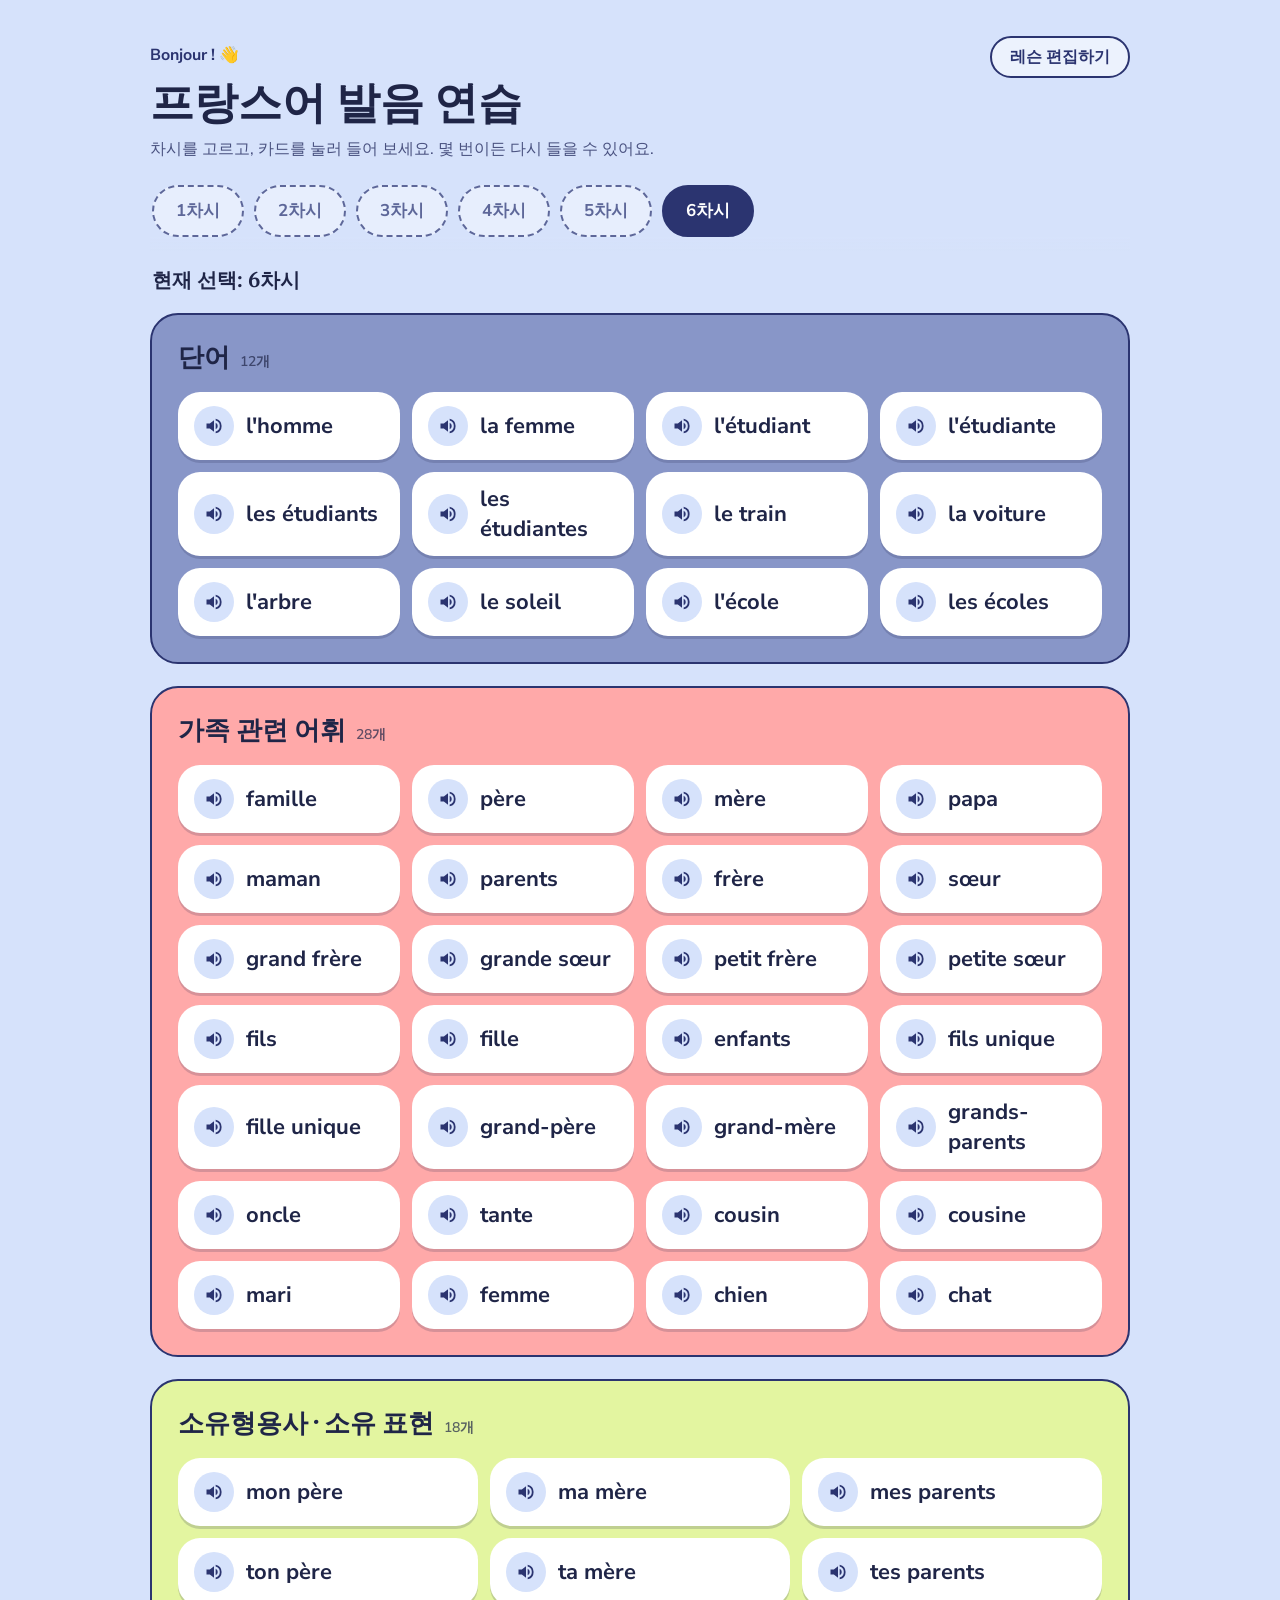
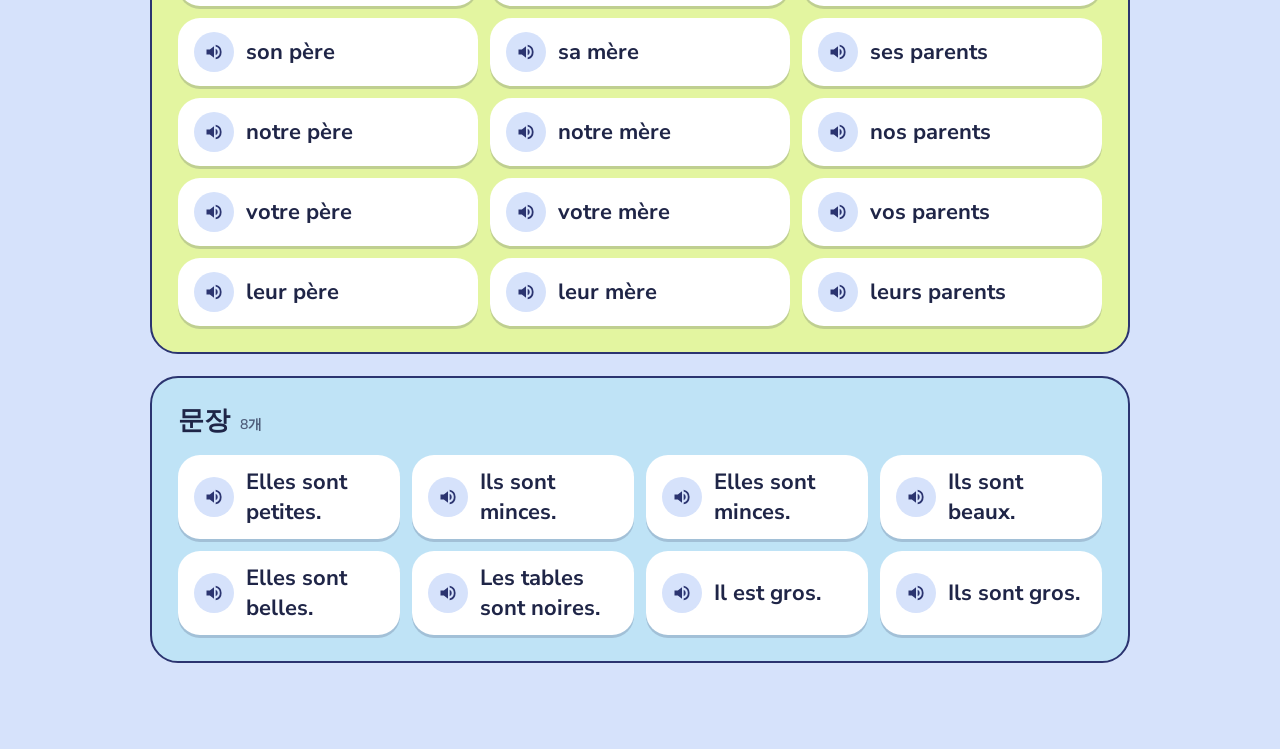
==== index.html @ f1775511 "Add French audio lesson site and visual editor" ====
<!DOCTYPE html>
<html lang="ko">
<head>
  <meta charset="UTF-8">
  <meta name="viewport" content="width=device-width, initial-scale=1">
  <title>프랑스어 발음 연습</title>
  <link rel="preconnect" href="https://fonts.googleapis.com">
  <link rel="preconnect" href="https://fonts.gstatic.com" crossorigin>
  <link href="https://fonts.googleapis.com/css2?family=Merriweather:wght@700;900&family=Nunito+Sans:wght@400;600;700&display=swap" rel="stylesheet">
  <link rel="stylesheet" href="css/style.css">
</head>
<body>
  <header class="top">
    <div class="topline">
      <p class="hello">Bonjour&nbsp;! 👋</p>
      <a class="editor-link" href="editor.html">레슨 편집하기</a>
    </div>
    <h1>프랑스어 발음 연습</h1>
    <p class="sub">차시를 고르고, 카드를 눌러 들어 보세요. 몇 번이든 다시 들을 수 있어요.</p>
  </header>

  <nav id="tabs" class="tabs" aria-label="차시 선택"></nav>

  <main>
    <p id="current" class="current"></p>
    <div id="content"></div>
  </main>

  <!-- 1) 앱 코드 → 2) 차시 데이터는 app.js 가 lesson1.js, lesson2.js … 순서로 자동으로 불러옵니다 -->
  <script src="js/app.js"></script>
</body>
</html>
---- css/style.css ----
:root{
  --bg:#d6e2fb; --ink:#1f2547; --navy:#2b3470; --white:#fff;
  --slate:#8896c8; --coral:#ffa9a9; --lime:#e3f5a0; --mint:#c4ecd6; --sky:#bfe3f6;
  --radius:22px;
}
*{box-sizing:border-box}
html{-webkit-text-size-adjust:100%}
body{margin:0;background:var(--bg);color:var(--ink);
  font-family:"Nunito Sans","Apple SD Gothic Neo","Malgun Gothic",system-ui,sans-serif;
  line-height:1.5;padding:0 clamp(14px,4vw,40px) 64px}
header.top,.tabs,main{max-width:980px;margin-inline:auto}
header.top{padding:36px 0 18px}
.topline{display:flex;align-items:center;justify-content:space-between;gap:16px}
.hello{margin:0 0 4px;font-weight:700;color:var(--navy)}
.editor-link{display:inline-flex;align-items:center;min-height:42px;padding:0 18px;border:2px solid var(--navy);
  border-radius:999px;color:var(--navy);background:rgba(255,255,255,.55);font-weight:700;text-decoration:none}
.editor-link:hover{background:var(--white)}
.editor-link:focus-visible{outline:3px solid var(--navy);outline-offset:3px}
h1{font-family:Merriweather,Georgia,serif;font-weight:900;font-size:clamp(28px,6vw,44px);line-height:1.15;margin:0 0 8px}
.sub{margin:0;color:#4a5280}

/* 차시 탭 */
.tabs{display:flex;gap:10px;overflow-x:auto;padding:6px 2px 14px;scrollbar-width:thin;
  position:sticky;top:0;z-index:5;background:linear-gradient(var(--bg) 80%,transparent)}
.tab{flex:0 0 auto;min-width:84px;min-height:52px;padding:0 22px;border:2px solid var(--navy);border-radius:999px;
  background:rgba(255,255,255,.6);color:var(--navy);font-weight:700;font-size:17px;font-family:inherit;cursor:pointer;
  transition:background .15s,color .15s,transform .1s}
.tab:hover{background:var(--white)}
.tab:active{transform:scale(.96)}
.tab[aria-selected="true"]{background:var(--navy);color:var(--white)}
.tab.empty:not([aria-selected="true"]){border-style:dashed;opacity:.7}

.current{font-family:Merriweather,serif;font-weight:700;font-size:20px;margin:14px 2px 18px}
.empty-note{background:var(--white);border-radius:var(--radius);padding:36px 24px;text-align:center;color:#4a5280}

/* 섹션 */
.section{border-radius:28px;padding:22px clamp(14px,3vw,26px) 26px;margin-bottom:22px;border:2px solid var(--navy)}
.section:nth-child(4n+1){background:var(--slate)}
.section:nth-child(4n+2){background:var(--coral)}
.section:nth-child(4n+3){background:var(--lime)}
.section:nth-child(4n+4){background:var(--sky)}
.section h2{font-family:Merriweather,serif;font-size:clamp(20px,4vw,26px);margin:0 0 16px;display:flex;align-items:baseline;gap:10px;flex-wrap:wrap}
.section h2 small{font:600 14px "Nunito Sans",sans-serif;opacity:.7}

.grid{display:grid;gap:12px;grid-template-columns:repeat(auto-fill,minmax(min(100%,210px),1fr))}
@media (min-width:640px){.grid.cols-3{grid-template-columns:repeat(3,1fr)}}
@media (max-width:639px){.grid{grid-template-columns:repeat(2,1fr)}}
@media (max-width:480px){.grid{grid-template-columns:1fr}}

/* 카드 버튼 */
.card{display:flex;align-items:center;gap:12px;min-height:68px;padding:10px 14px;text-align:left;
  background:var(--white);color:var(--ink);border:2px solid transparent;border-radius:var(--radius);
  font-family:"Nunito Sans",sans-serif;font-size:clamp(18px,2.4vw,22px);font-weight:700;cursor:pointer;
  box-shadow:0 3px 0 rgba(31,37,71,.18);transition:transform .12s,box-shadow .12s,background .15s,color .15s;
  -webkit-tap-highlight-color:transparent}
.card:hover{transform:translateY(-2px);box-shadow:0 6px 0 rgba(31,37,71,.18)}
.card:active{transform:translateY(2px);box-shadow:0 1px 0 rgba(31,37,71,.18)}
.card:focus-visible,.tab:focus-visible{outline:3px solid var(--navy);outline-offset:3px}
.card .txt{flex:1;min-width:0;overflow-wrap:break-word;hyphens:none}
.icon{flex:0 0 40px;height:40px;border-radius:50%;background:var(--bg);color:var(--navy);display:grid;place-items:center}
.icon svg{width:20px;height:20px}
.icon .bars{display:none}

.card.playing{background:var(--navy);color:var(--white);box-shadow:0 3px 0 rgba(0,0,0,.3)}
.card.playing .icon{background:var(--white)}
.card.playing .spk{display:none}
.card.playing .icon .bars{display:flex}
.bars{gap:3px;align-items:center;height:18px}
.bars i{width:4px;height:100%;background:var(--navy);border-radius:2px;animation:bar .7s ease-in-out infinite;transform-origin:center}
.bars i:nth-child(2){animation-delay:.15s}.bars i:nth-child(3){animation-delay:.3s}
@keyframes bar{0%,100%{transform:scaleY(.3)}50%{transform:scaleY(1)}}

.card.missing{background:rgba(255,255,255,.55);color:#6b7194;cursor:not-allowed;box-shadow:none;transform:none}
.card.missing .icon{background:#e6e9f5;color:#9aa0c0}
.card .note{display:block;font-size:12px;font-weight:600;margin-top:2px}

@media (prefers-reduced-motion:reduce){
  .card,.tab{transition:none}.bars i{animation:none;transform:scaleY(.7)}
}
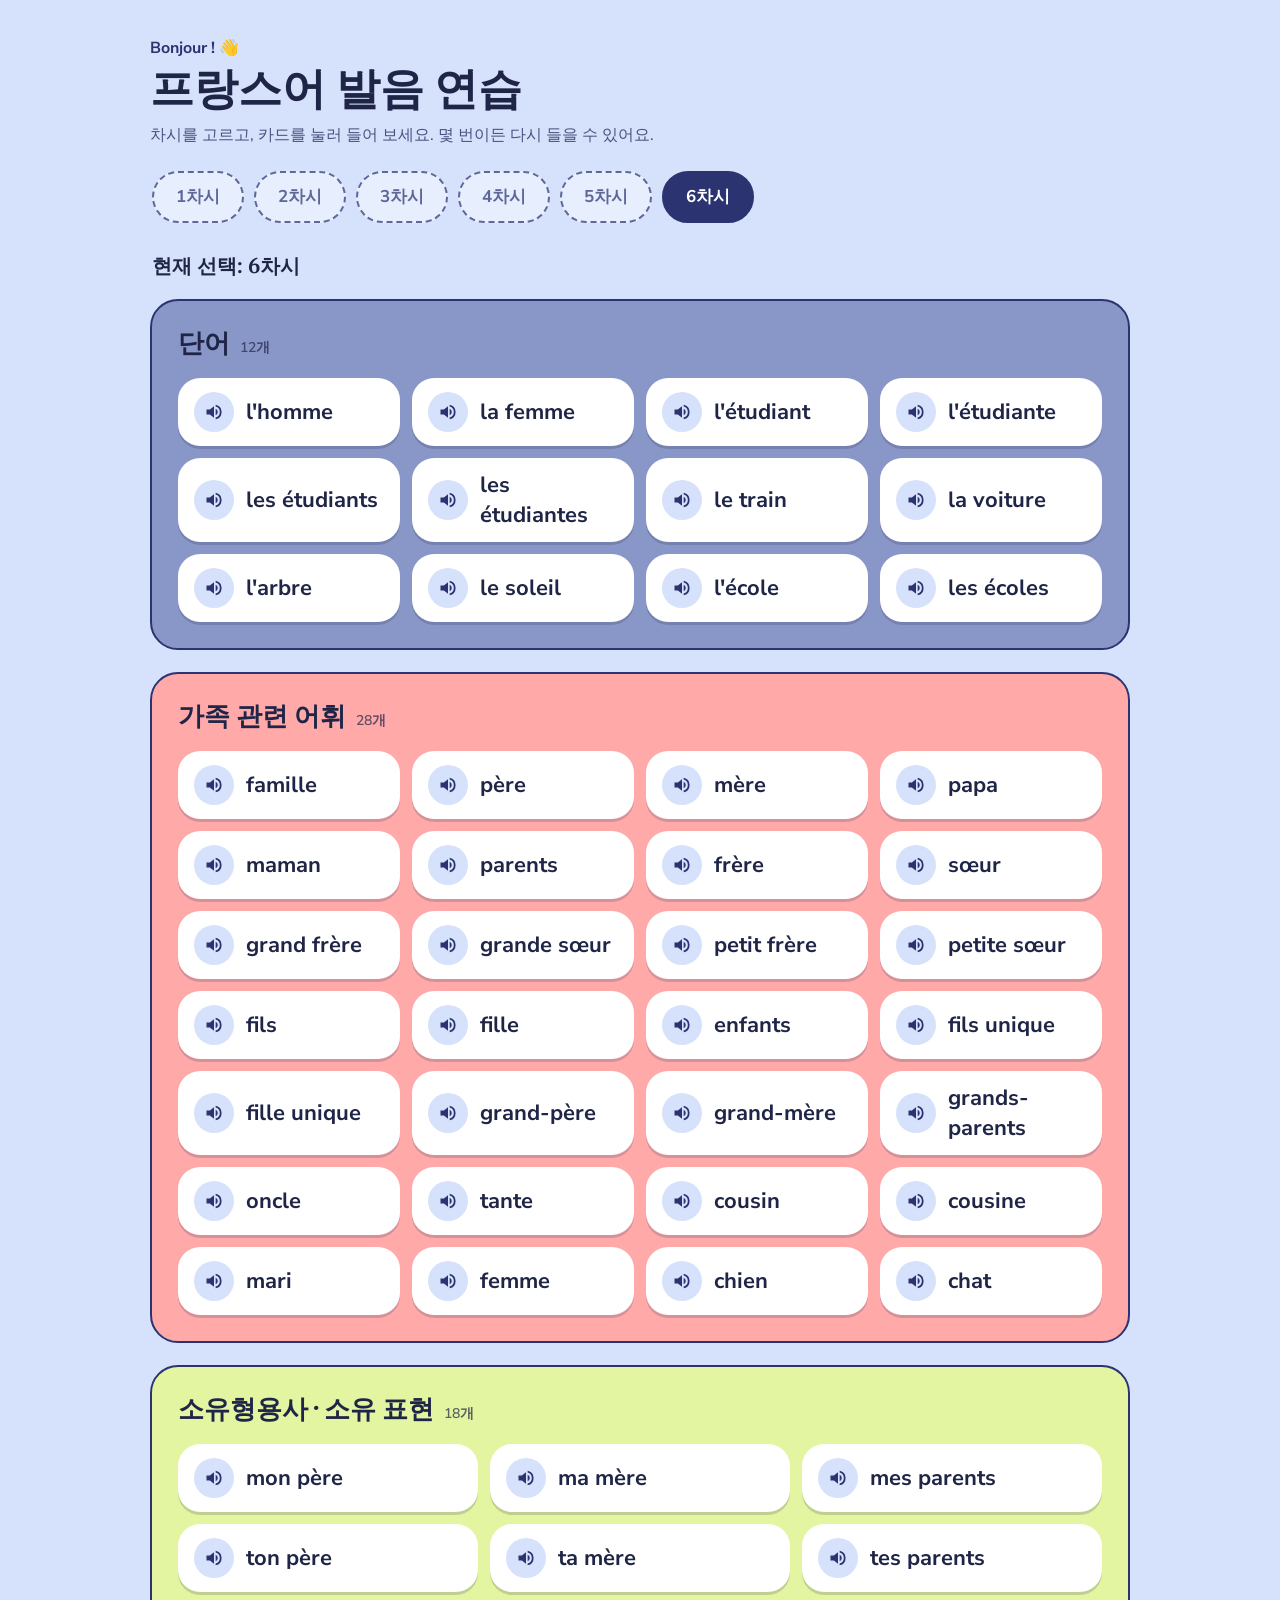
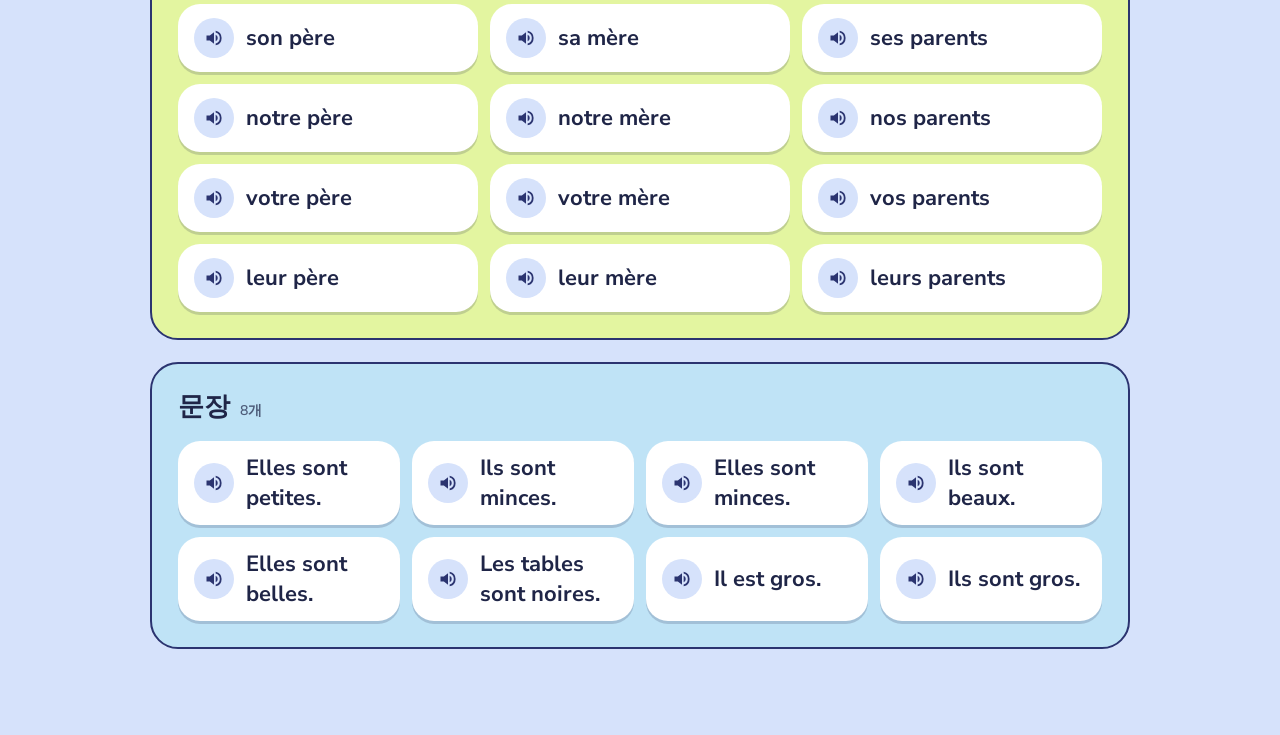
==== commit 47521013: "Hide editor access from learner page" ====
--- a/index.html
+++ b/index.html
@@ -11,10 +11,7 @@
 </head>
 <body>
   <header class="top">
-    <div class="topline">
-      <p class="hello">Bonjour&nbsp;! 👋</p>
-      <a class="editor-link" href="editor.html">레슨 편집하기</a>
-    </div>
+    <p class="hello">Bonjour&nbsp;! 👋</p>
     <h1>프랑스어 발음 연습</h1>
     <p class="sub">차시를 고르고, 카드를 눌러 들어 보세요. 몇 번이든 다시 들을 수 있어요.</p>
   </header>
--- a/css/style.css
+++ b/css/style.css
@@ -10,12 +10,7 @@
   line-height:1.5;padding:0 clamp(14px,4vw,40px) 64px}
 header.top,.tabs,main{max-width:980px;margin-inline:auto}
 header.top{padding:36px 0 18px}
-.topline{display:flex;align-items:center;justify-content:space-between;gap:16px}
 .hello{margin:0 0 4px;font-weight:700;color:var(--navy)}
-.editor-link{display:inline-flex;align-items:center;min-height:42px;padding:0 18px;border:2px solid var(--navy);
-  border-radius:999px;color:var(--navy);background:rgba(255,255,255,.55);font-weight:700;text-decoration:none}
-.editor-link:hover{background:var(--white)}
-.editor-link:focus-visible{outline:3px solid var(--navy);outline-offset:3px}
 h1{font-family:Merriweather,Georgia,serif;font-weight:900;font-size:clamp(28px,6vw,44px);line-height:1.15;margin:0 0 8px}
 .sub{margin:0;color:#4a5280}
 
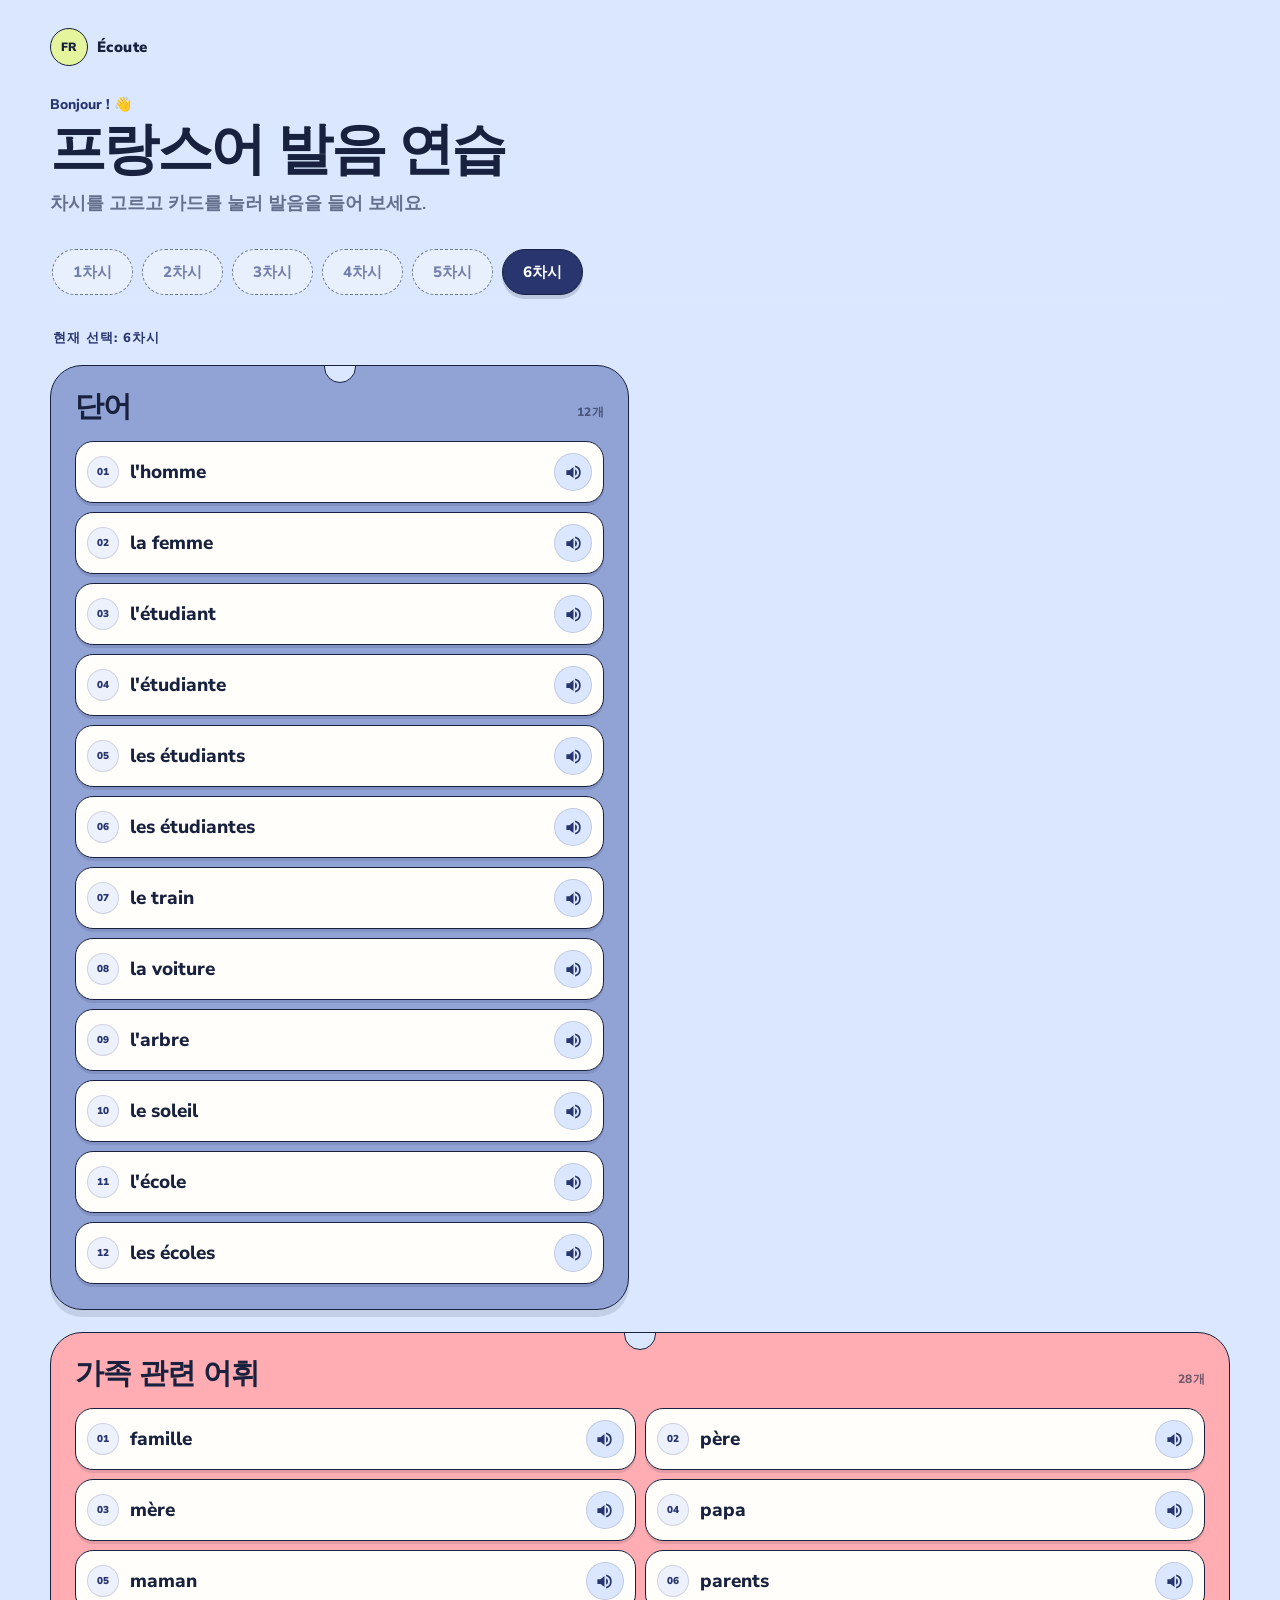
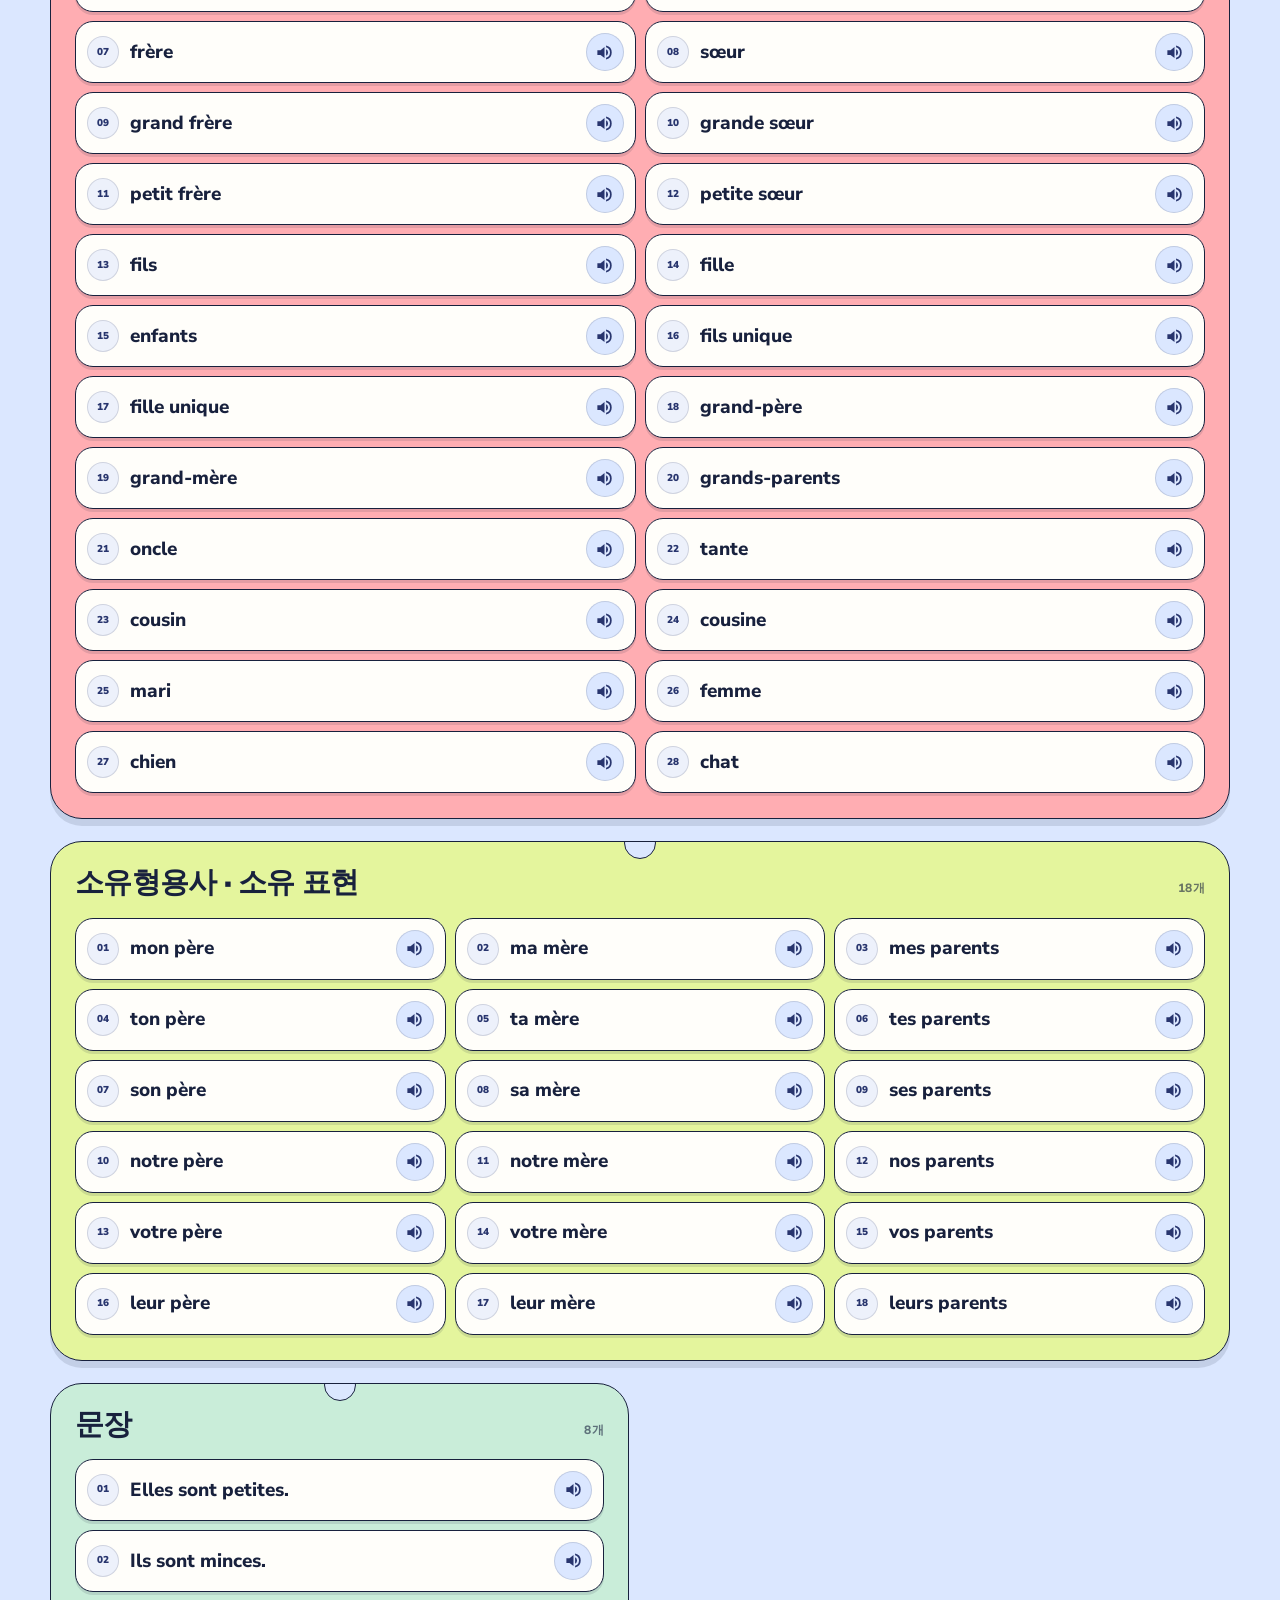
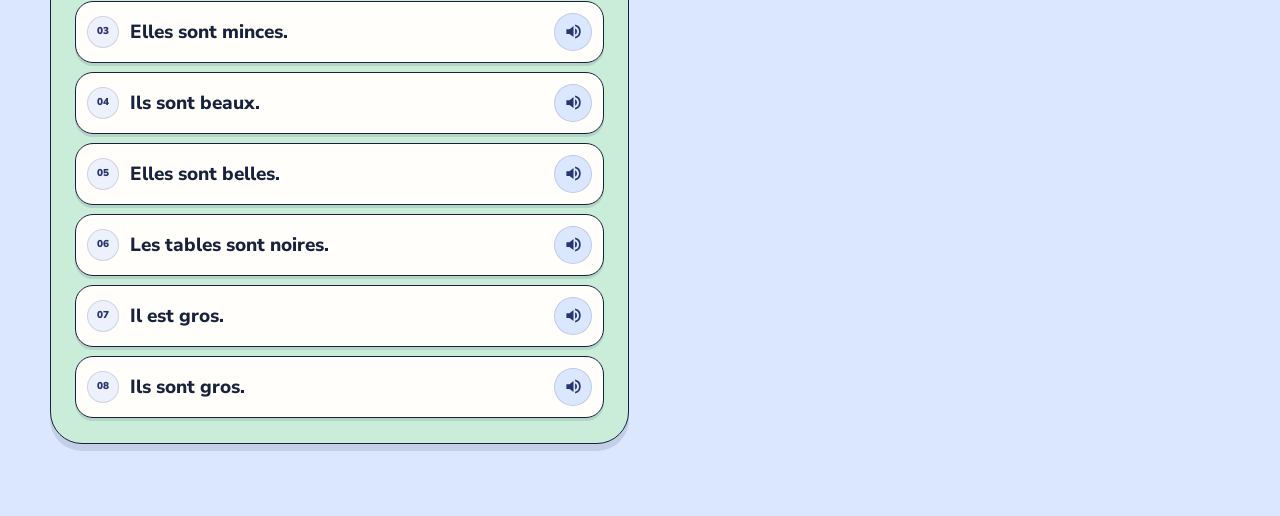
==== commit dc2680ad: "Refresh responsive pastel interface" ====
--- a/index.html
+++ b/index.html
@@ -6,14 +6,17 @@
   <title>프랑스어 발음 연습</title>
   <link rel="preconnect" href="https://fonts.googleapis.com">
   <link rel="preconnect" href="https://fonts.gstatic.com" crossorigin>
-  <link href="https://fonts.googleapis.com/css2?family=Merriweather:wght@700;900&family=Nunito+Sans:wght@400;600;700&display=swap" rel="stylesheet">
+  <link href="https://fonts.googleapis.com/css2?family=Nunito+Sans:wght@400;600;700;800;900&display=swap" rel="stylesheet">
   <link rel="stylesheet" href="css/style.css">
 </head>
 <body>
   <header class="top">
-    <p class="hello">Bonjour&nbsp;! 👋</p>
-    <h1>프랑스어 발음 연습</h1>
-    <p class="sub">차시를 고르고, 카드를 눌러 들어 보세요. 몇 번이든 다시 들을 수 있어요.</p>
+    <div class="brand"><span class="brand-mark">FR</span><span>Écoute</span></div>
+    <div class="hero-copy">
+      <p class="hello">Bonjour&nbsp;! 👋</p>
+      <h1>프랑스어 발음 연습</h1>
+      <p class="sub">차시를 고르고 카드를 눌러 발음을 들어 보세요.</p>
+    </div>
   </header>
 
   <nav id="tabs" class="tabs" aria-label="차시 선택"></nav>
--- a/css/style.css
+++ b/css/style.css
@@ -1,74 +1,60 @@
 :root{
-  --bg:#d6e2fb; --ink:#1f2547; --navy:#2b3470; --white:#fff;
-  --slate:#8896c8; --coral:#ffa9a9; --lime:#e3f5a0; --mint:#c4ecd6; --sky:#bfe3f6;
-  --radius:22px;
+  --bg:#dbe7ff;--ink:#18213d;--muted:#64708d;--navy:#28356e;--white:#fffefa;
+  --lavender:#91a2d5;--coral:#ffadb2;--lime:#e4f59d;--mint:#c9edd9;
+  --line:1.5px solid var(--ink);--radius:28px;--shadow:0 7px 0 rgba(24,33,61,.12);
 }
 *{box-sizing:border-box}
-html{-webkit-text-size-adjust:100%}
-body{margin:0;background:var(--bg);color:var(--ink);
-  font-family:"Nunito Sans","Apple SD Gothic Neo","Malgun Gothic",system-ui,sans-serif;
-  line-height:1.5;padding:0 clamp(14px,4vw,40px) 64px}
-header.top,.tabs,main{max-width:980px;margin-inline:auto}
-header.top{padding:36px 0 18px}
-.hello{margin:0 0 4px;font-weight:700;color:var(--navy)}
-h1{font-family:Merriweather,Georgia,serif;font-weight:900;font-size:clamp(28px,6vw,44px);line-height:1.15;margin:0 0 8px}
-.sub{margin:0;color:#4a5280}
+html{-webkit-text-size-adjust:100%;scroll-behavior:smooth}
+body{margin:0;background:var(--bg);color:var(--ink);font-family:"Nunito Sans","Apple SD Gothic Neo","Malgun Gothic",sans-serif;line-height:1.5;padding:0 clamp(16px,4vw,48px) 72px}
+button{font:inherit}
+.top,.tabs,main{max-width:1180px;margin-inline:auto}
+.top{padding:28px 0 22px}
+.brand{display:flex;align-items:center;gap:9px;font-size:15px;font-weight:900;letter-spacing:.03em;margin-bottom:28px}
+.brand-mark{width:38px;height:38px;border:var(--line);border-radius:50%;display:grid;place-items:center;background:var(--lime);font-size:12px}
+.hero-copy{max-width:760px}
+.hello{margin:0 0 5px;font-size:14px;font-weight:800;color:var(--navy)}
+h1{font:900 clamp(31px,5vw,56px)/1.08 "Nunito Sans",sans-serif;letter-spacing:-.045em;margin:0 0 10px}
+.sub{margin:0;color:var(--muted);font-size:clamp(15px,2vw,18px);font-weight:600}
 
-/* 차시 탭 */
-.tabs{display:flex;gap:10px;overflow-x:auto;padding:6px 2px 14px;scrollbar-width:thin;
-  position:sticky;top:0;z-index:5;background:linear-gradient(var(--bg) 80%,transparent)}
-.tab{flex:0 0 auto;min-width:84px;min-height:52px;padding:0 22px;border:2px solid var(--navy);border-radius:999px;
-  background:rgba(255,255,255,.6);color:var(--navy);font-weight:700;font-size:17px;font-family:inherit;cursor:pointer;
-  transition:background .15s,color .15s,transform .1s}
-.tab:hover{background:var(--white)}
-.tab:active{transform:scale(.96)}
-.tab[aria-selected="true"]{background:var(--navy);color:var(--white)}
-.tab.empty:not([aria-selected="true"]){border-style:dashed;opacity:.7}
+.tabs{display:flex;gap:9px;overflow-x:auto;padding:10px 2px 16px;scrollbar-width:none;position:sticky;top:0;z-index:20;background:linear-gradient(var(--bg) 76%,transparent)}
+.tabs::-webkit-scrollbar{display:none}
+.tab{flex:0 0 auto;min-width:78px;min-height:46px;padding:0 20px;border:var(--line);border-radius:999px;background:rgba(255,254,250,.62);color:var(--navy);font-weight:800;font-size:15px;cursor:pointer;transition:transform .15s,background .15s,color .15s,box-shadow .15s}
+.tab:hover{background:var(--white);transform:translateY(-2px)}
+.tab:active{transform:translateY(1px)}
+.tab[aria-selected="true"]{background:var(--navy);color:white;box-shadow:0 4px 0 rgba(24,33,61,.16)}
+.tab.empty:not([aria-selected="true"]){border-style:dashed;opacity:.58}
 
-.current{font-family:Merriweather,serif;font-weight:700;font-size:20px;margin:14px 2px 18px}
-.empty-note{background:var(--white);border-radius:var(--radius);padding:36px 24px;text-align:center;color:#4a5280}
+.current{font-size:13px;font-weight:800;letter-spacing:.08em;text-transform:uppercase;color:var(--navy);margin:18px 3px 16px}
+#content{display:grid;grid-template-columns:repeat(2,minmax(0,1fr));gap:22px;align-items:start}
+.empty-note{grid-column:1/-1;background:var(--white);border:var(--line);border-radius:var(--radius);padding:52px 24px;text-align:center;color:var(--muted);font-weight:700;box-shadow:var(--shadow)}
 
-/* 섹션 */
-.section{border-radius:28px;padding:22px clamp(14px,3vw,26px) 26px;margin-bottom:22px;border:2px solid var(--navy)}
-.section:nth-child(4n+1){background:var(--slate)}
+.section{position:relative;border:var(--line);border-radius:32px;padding:24px clamp(15px,2.5vw,24px) 25px;box-shadow:var(--shadow);overflow:hidden}
+.section::before{content:"";position:absolute;top:-15px;left:50%;width:30px;height:30px;border:var(--line);border-radius:50%;background:var(--bg);transform:translateX(-50%)}
+.section:nth-child(4n+1){background:var(--lavender)}
 .section:nth-child(4n+2){background:var(--coral)}
 .section:nth-child(4n+3){background:var(--lime)}
-.section:nth-child(4n+4){background:var(--sky)}
-.section h2{font-family:Merriweather,serif;font-size:clamp(20px,4vw,26px);margin:0 0 16px;display:flex;align-items:baseline;gap:10px;flex-wrap:wrap}
-.section h2 small{font:600 14px "Nunito Sans",sans-serif;opacity:.7}
+.section:nth-child(4n+4){background:var(--mint)}
+.section h2{font-size:clamp(21px,2.5vw,29px);line-height:1.18;letter-spacing:-.025em;margin:0 0 17px;font-weight:900;display:flex;align-items:baseline;justify-content:space-between;gap:10px}
+.section h2 small{font-size:12px;font-weight:800;letter-spacing:.04em;opacity:.6;white-space:nowrap}
+.grid{display:grid;gap:9px;grid-template-columns:1fr}
+.grid.cols-3{grid-template-columns:repeat(2,minmax(0,1fr))}
 
-.grid{display:grid;gap:12px;grid-template-columns:repeat(auto-fill,minmax(min(100%,210px),1fr))}
-@media (min-width:640px){.grid.cols-3{grid-template-columns:repeat(3,1fr)}}
-@media (max-width:639px){.grid{grid-template-columns:repeat(2,1fr)}}
-@media (max-width:480px){.grid{grid-template-columns:1fr}}
+.card{display:grid;grid-template-columns:auto minmax(0,1fr) auto;align-items:center;gap:11px;min-height:62px;padding:9px 11px;text-align:left;background:var(--white);color:var(--ink);border:var(--line);border-radius:18px;font-size:clamp(16px,1.7vw,19px);font-weight:800;cursor:pointer;box-shadow:0 3px 0 rgba(24,33,61,.12);transition:transform .14s,box-shadow .14s,background .15s,color .15s}
+.card:hover{transform:translateY(-2px);box-shadow:0 5px 0 rgba(24,33,61,.14)}
+.card:active{transform:translateY(1px);box-shadow:0 1px 0 rgba(24,33,61,.12)}
+.card:focus-visible,.tab:focus-visible{outline:3px solid white;outline-offset:3px}
+.card-number{width:32px;height:32px;border-radius:50%;display:grid;place-items:center;background:#edf1fb;color:var(--navy);font-size:10px;font-weight:900;border:1px solid rgba(24,33,61,.14)}
+.card .txt{min-width:0;overflow-wrap:break-word;hyphens:none}
+.icon{width:38px;height:38px;border-radius:50%;background:var(--bg);color:var(--navy);display:grid;place-items:center;border:1px solid rgba(24,33,61,.14)}
+.icon svg{width:19px;height:19px}.icon .bars{display:none}
+.card.playing{background:var(--navy);color:white;transform:translateY(-2px);box-shadow:0 5px 0 rgba(0,0,0,.22)}
+.card.playing .card-number{background:var(--lime);color:var(--ink)}
+.card.playing .icon{background:white}.card.playing .spk{display:none}.card.playing .icon .bars{display:flex}
+.bars{gap:3px;align-items:center;height:18px}.bars i{width:4px;height:100%;background:var(--navy);border-radius:2px;animation:bar .7s ease-in-out infinite;transform-origin:center}.bars i:nth-child(2){animation-delay:.15s}.bars i:nth-child(3){animation-delay:.3s}
+@keyframes bar{0%,100%{transform:scaleY(.3)}50%{transform:scaleY(1)}}
+.card.missing{background:rgba(255,255,255,.52);color:#6c7590;cursor:not-allowed;box-shadow:none;transform:none;border-style:dashed}.card.missing .icon{background:rgba(230,233,245,.72);color:#9299ae}.card .note{display:block;font-size:11px;font-weight:700;margin-top:2px;color:#745b65}
 
-/* 카드 버튼 */
-.card{display:flex;align-items:center;gap:12px;min-height:68px;padding:10px 14px;text-align:left;
-  background:var(--white);color:var(--ink);border:2px solid transparent;border-radius:var(--radius);
-  font-family:"Nunito Sans",sans-serif;font-size:clamp(18px,2.4vw,22px);font-weight:700;cursor:pointer;
-  box-shadow:0 3px 0 rgba(31,37,71,.18);transition:transform .12s,box-shadow .12s,background .15s,color .15s;
-  -webkit-tap-highlight-color:transparent}
-.card:hover{transform:translateY(-2px);box-shadow:0 6px 0 rgba(31,37,71,.18)}
-.card:active{transform:translateY(2px);box-shadow:0 1px 0 rgba(31,37,71,.18)}
-.card:focus-visible,.tab:focus-visible{outline:3px solid var(--navy);outline-offset:3px}
-.card .txt{flex:1;min-width:0;overflow-wrap:break-word;hyphens:none}
-.icon{flex:0 0 40px;height:40px;border-radius:50%;background:var(--bg);color:var(--navy);display:grid;place-items:center}
-.icon svg{width:20px;height:20px}
-.icon .bars{display:none}
-
-.card.playing{background:var(--navy);color:var(--white);box-shadow:0 3px 0 rgba(0,0,0,.3)}
-.card.playing .icon{background:var(--white)}
-.card.playing .spk{display:none}
-.card.playing .icon .bars{display:flex}
-.bars{gap:3px;align-items:center;height:18px}
-.bars i{width:4px;height:100%;background:var(--navy);border-radius:2px;animation:bar .7s ease-in-out infinite;transform-origin:center}
-.bars i:nth-child(2){animation-delay:.15s}.bars i:nth-child(3){animation-delay:.3s}
-@keyframes bar{0%,100%{transform:scaleY(.3)}50%{transform:scaleY(1)}}
-
-.card.missing{background:rgba(255,255,255,.55);color:#6b7194;cursor:not-allowed;box-shadow:none;transform:none}
-.card.missing .icon{background:#e6e9f5;color:#9aa0c0}
-.card .note{display:block;font-size:12px;font-weight:600;margin-top:2px}
-
-@media (prefers-reduced-motion:reduce){
-  .card,.tab{transition:none}.bars i{animation:none;transform:scaleY(.7)}
-}
+@media(min-width:1000px){.section:nth-child(2),.section:nth-child(3){grid-column:1/-1}.section:nth-child(2) .grid{grid-template-columns:repeat(2,minmax(0,1fr))}.grid.cols-3{grid-template-columns:repeat(3,minmax(0,1fr))}}
+@media(max-width:820px){.top{padding-top:22px}.brand{margin-bottom:22px}#content{grid-template-columns:1fr;gap:17px}.section{border-radius:28px}.grid.cols-3{grid-template-columns:repeat(2,minmax(0,1fr))}}
+@media(max-width:520px){body{padding:0 13px 52px}.top{padding:18px 4px 13px}.brand{margin-bottom:20px}.brand-mark{width:34px;height:34px}.sub{max-width:320px}.tabs{margin-inline:-13px;padding:9px 13px 14px}.tab{min-height:43px;min-width:72px;padding:0 17px}.current{margin-top:12px}.section{padding:22px 12px 18px;border-radius:25px}.section h2{margin-inline:3px}.grid.cols-3,.section:nth-child(2) .grid{grid-template-columns:1fr}.card{min-height:59px;border-radius:17px;padding:8px 10px;font-size:17px}.card-number{width:29px;height:29px}.icon{width:36px;height:36px}}
+@media(prefers-reduced-motion:reduce){html{scroll-behavior:auto}.card,.tab{transition:none}.bars i{animation:none;transform:scaleY(.7)}}
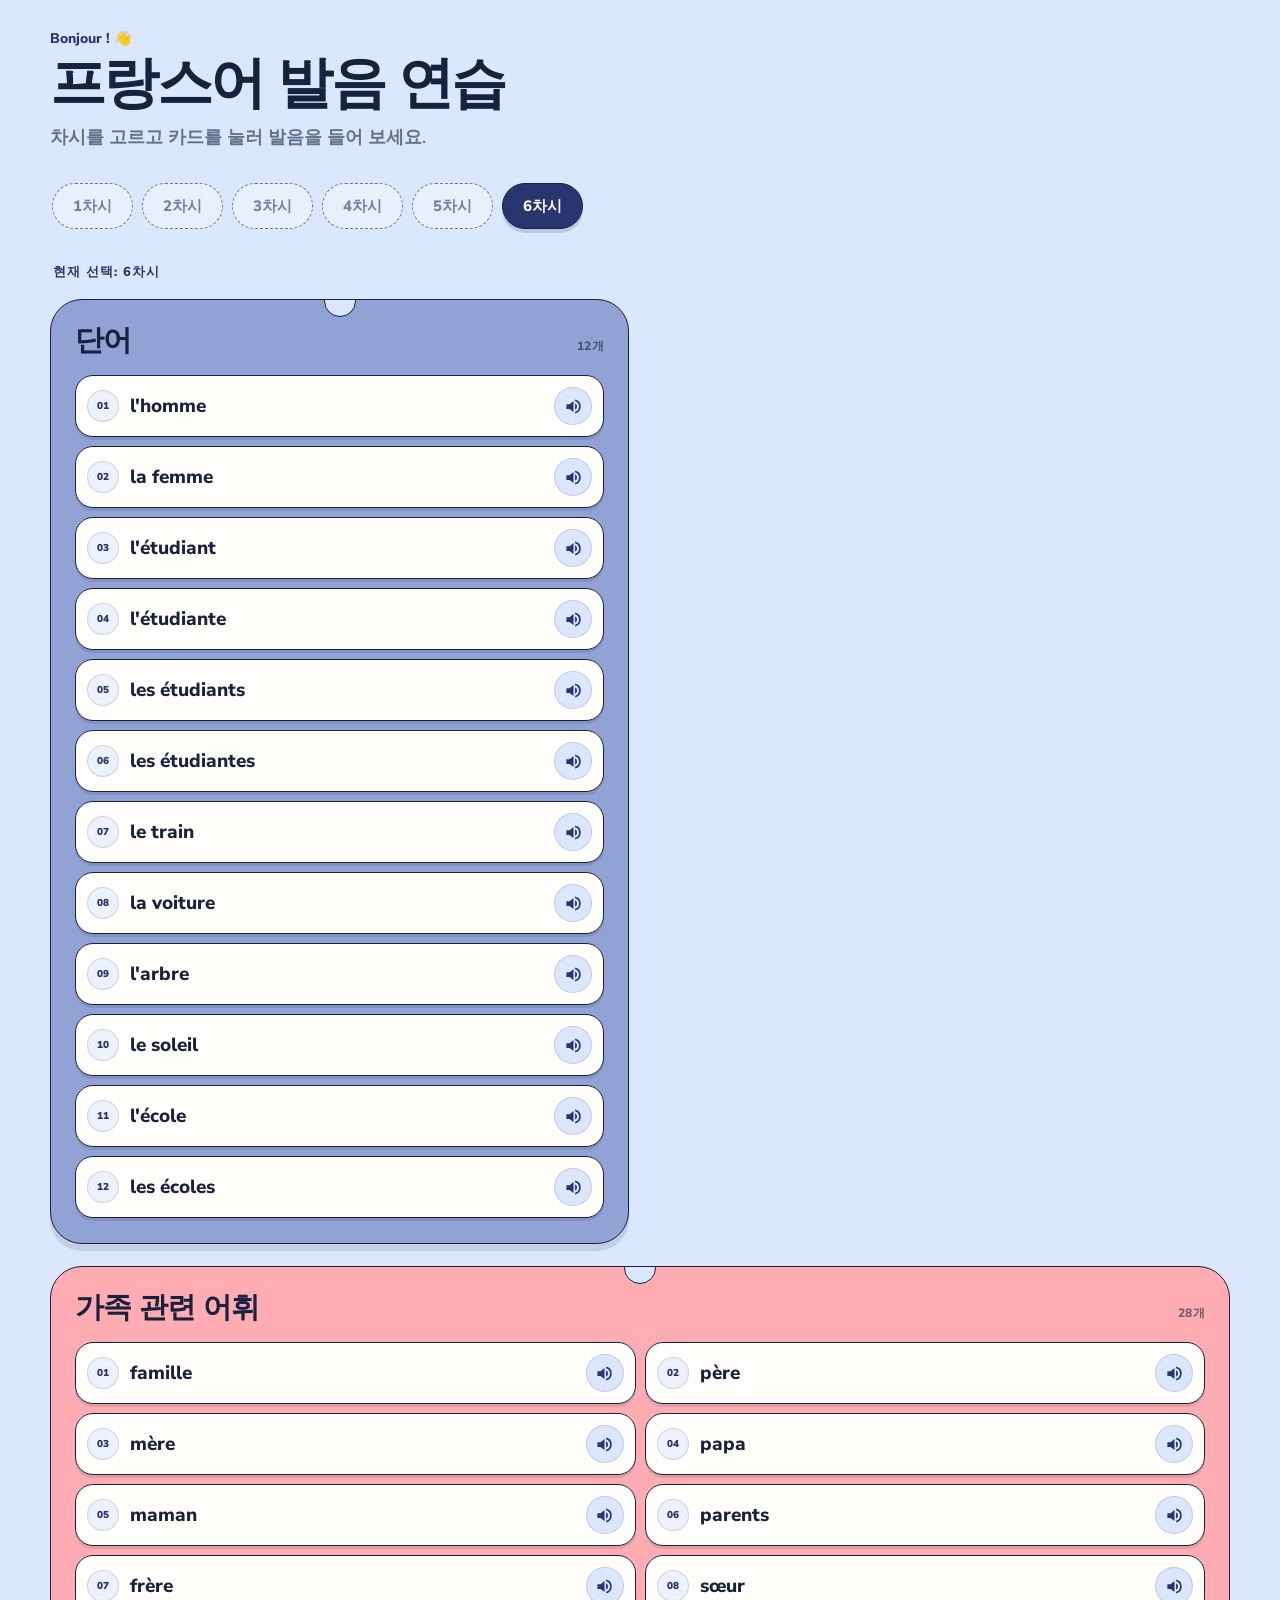
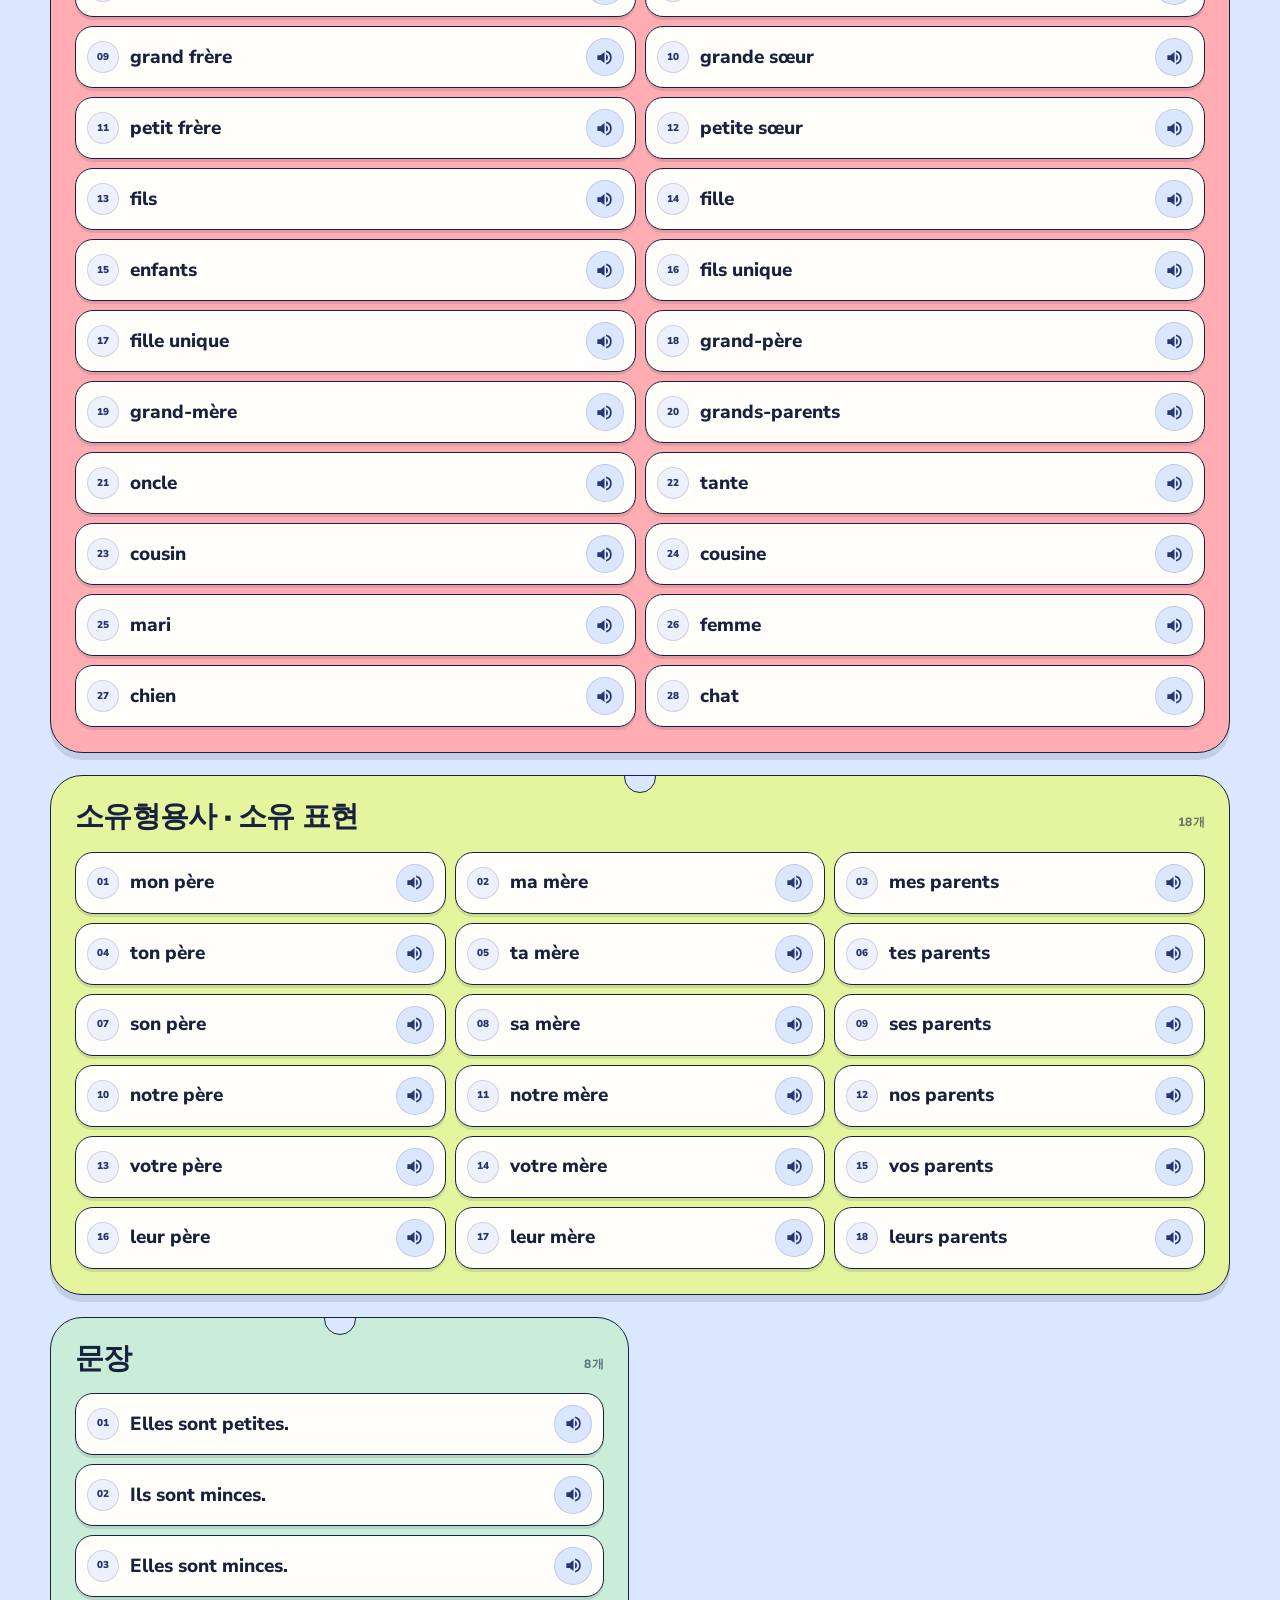
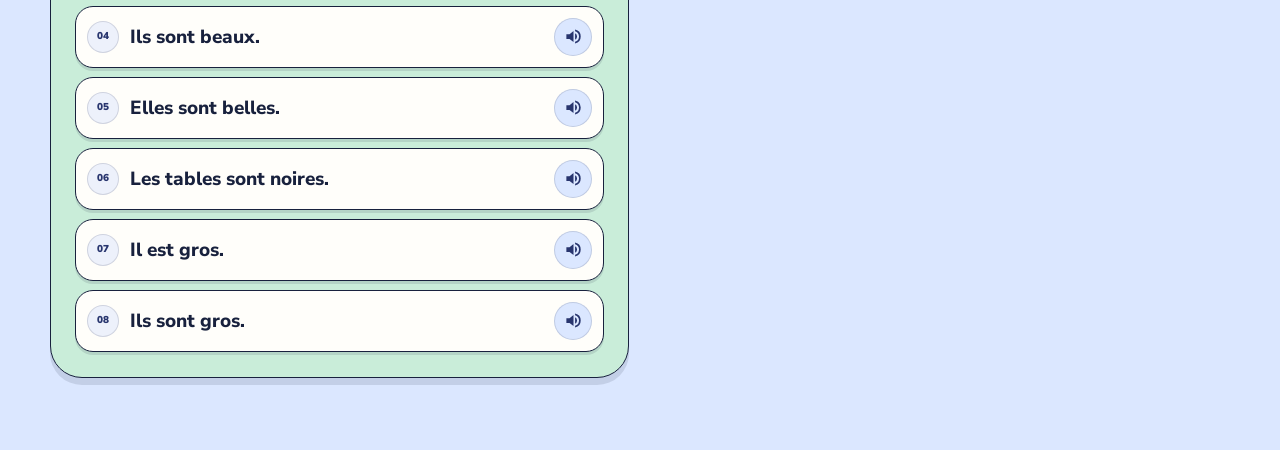
==== commit 95b4831e: "Remove header brand label" ====
--- a/index.html
+++ b/index.html
@@ -11,7 +11,6 @@
 </head>
 <body>
   <header class="top">
-    <div class="brand"><span class="brand-mark">FR</span><span>Écoute</span></div>
     <div class="hero-copy">
       <p class="hello">Bonjour&nbsp;! 👋</p>
       <h1>프랑스어 발음 연습</h1>
--- a/css/style.css
+++ b/css/style.css
@@ -9,8 +9,6 @@
 button{font:inherit}
 .top,.tabs,main{max-width:1180px;margin-inline:auto}
 .top{padding:28px 0 22px}
-.brand{display:flex;align-items:center;gap:9px;font-size:15px;font-weight:900;letter-spacing:.03em;margin-bottom:28px}
-.brand-mark{width:38px;height:38px;border:var(--line);border-radius:50%;display:grid;place-items:center;background:var(--lime);font-size:12px}
 .hero-copy{max-width:760px}
 .hello{margin:0 0 5px;font-size:14px;font-weight:800;color:var(--navy)}
 h1{font:900 clamp(31px,5vw,56px)/1.08 "Nunito Sans",sans-serif;letter-spacing:-.045em;margin:0 0 10px}
@@ -55,6 +53,6 @@
 .card.missing{background:rgba(255,255,255,.52);color:#6c7590;cursor:not-allowed;box-shadow:none;transform:none;border-style:dashed}.card.missing .icon{background:rgba(230,233,245,.72);color:#9299ae}.card .note{display:block;font-size:11px;font-weight:700;margin-top:2px;color:#745b65}
 
 @media(min-width:1000px){.section:nth-child(2),.section:nth-child(3){grid-column:1/-1}.section:nth-child(2) .grid{grid-template-columns:repeat(2,minmax(0,1fr))}.grid.cols-3{grid-template-columns:repeat(3,minmax(0,1fr))}}
-@media(max-width:820px){.top{padding-top:22px}.brand{margin-bottom:22px}#content{grid-template-columns:1fr;gap:17px}.section{border-radius:28px}.grid.cols-3{grid-template-columns:repeat(2,minmax(0,1fr))}}
-@media(max-width:520px){body{padding:0 13px 52px}.top{padding:18px 4px 13px}.brand{margin-bottom:20px}.brand-mark{width:34px;height:34px}.sub{max-width:320px}.tabs{margin-inline:-13px;padding:9px 13px 14px}.tab{min-height:43px;min-width:72px;padding:0 17px}.current{margin-top:12px}.section{padding:22px 12px 18px;border-radius:25px}.section h2{margin-inline:3px}.grid.cols-3,.section:nth-child(2) .grid{grid-template-columns:1fr}.card{min-height:59px;border-radius:17px;padding:8px 10px;font-size:17px}.card-number{width:29px;height:29px}.icon{width:36px;height:36px}}
+@media(max-width:820px){.top{padding-top:22px}#content{grid-template-columns:1fr;gap:17px}.section{border-radius:28px}.grid.cols-3{grid-template-columns:repeat(2,minmax(0,1fr))}}
+@media(max-width:520px){body{padding:0 13px 52px}.top{padding:18px 4px 13px}.sub{max-width:320px}.tabs{margin-inline:-13px;padding:9px 13px 14px}.tab{min-height:43px;min-width:72px;padding:0 17px}.current{margin-top:12px}.section{padding:22px 12px 18px;border-radius:25px}.section h2{margin-inline:3px}.grid.cols-3,.section:nth-child(2) .grid{grid-template-columns:1fr}.card{min-height:59px;border-radius:17px;padding:8px 10px;font-size:17px}.card-number{width:29px;height:29px}.icon{width:36px;height:36px}}
 @media(prefers-reduced-motion:reduce){html{scroll-behavior:auto}.card,.tab{transition:none}.bars i{animation:none;transform:scaleY(.7)}}
